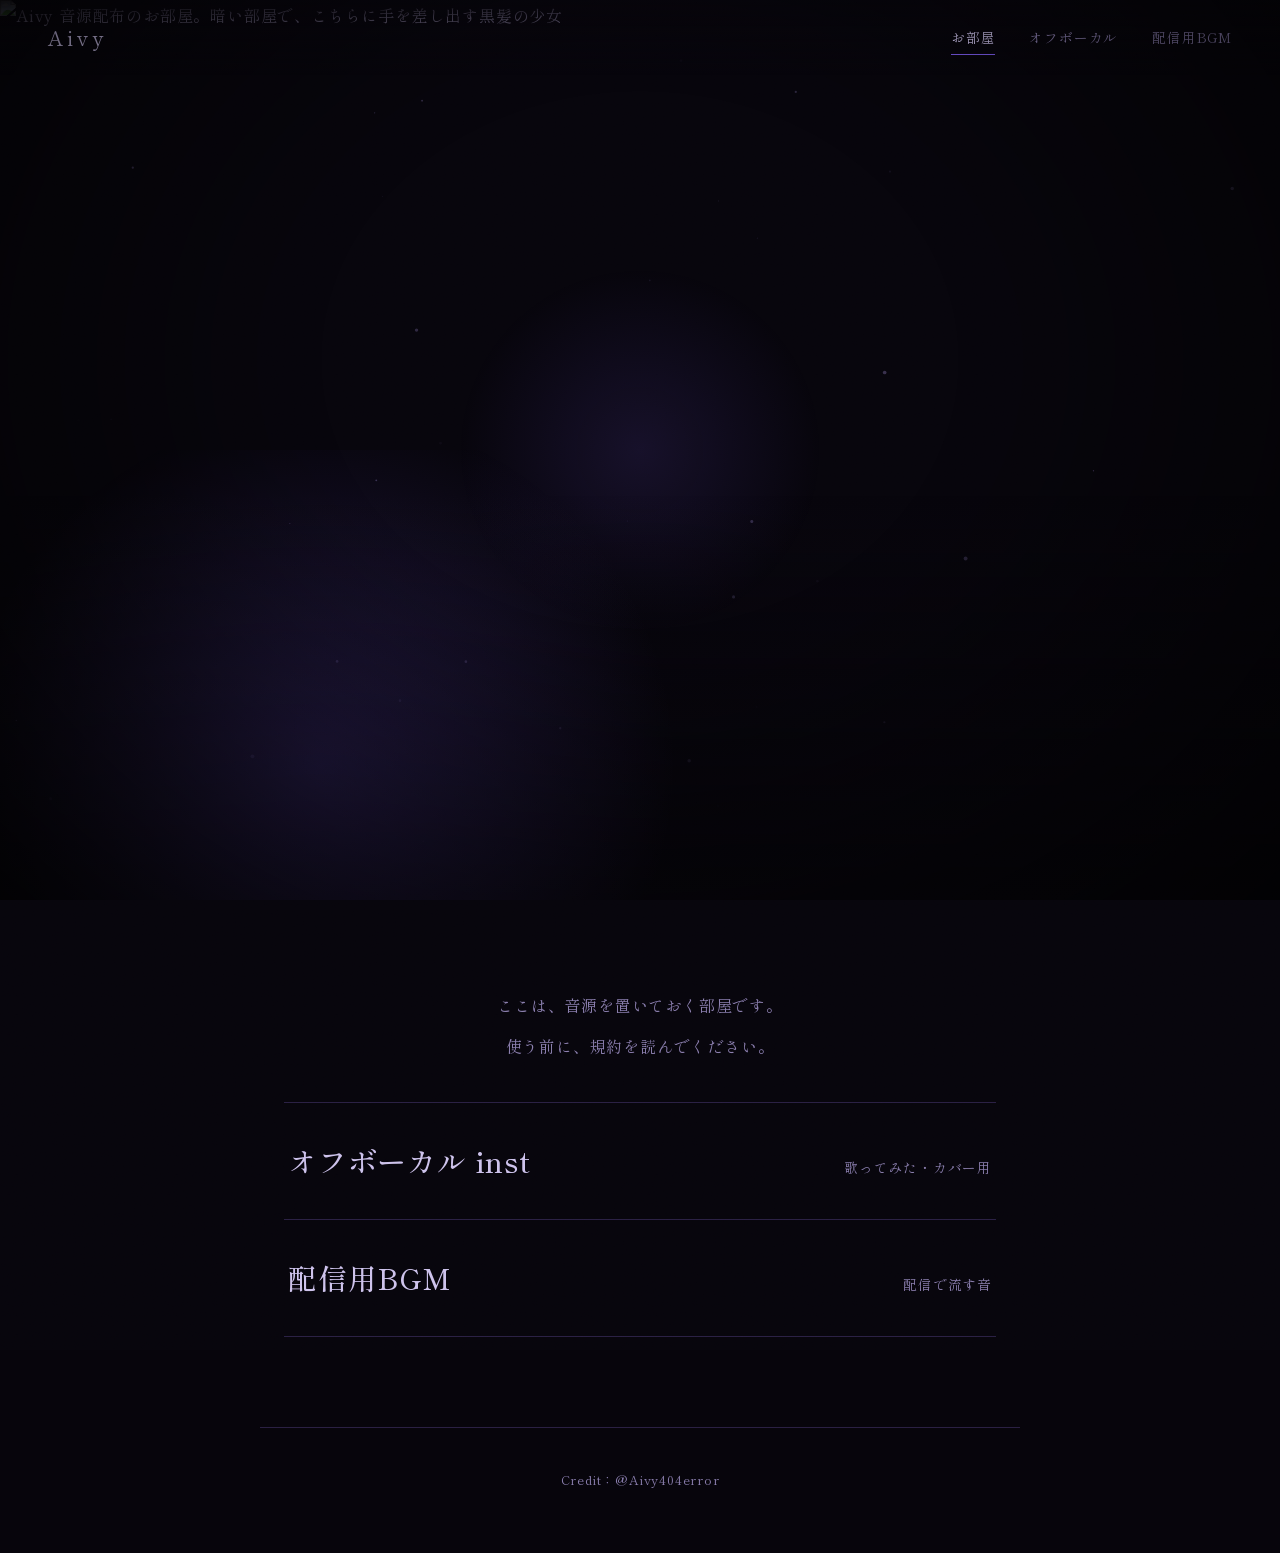
==== index.html @ 382cf728 "Add files via upload" ====
<!DOCTYPE html>
<html lang="ja">
<head>
<meta charset="utf-8">
<meta name="viewport" content="width=device-width,initial-scale=1">
<title>Aivy｜音源配布のお部屋</title>
<meta name="description" content="Aivy 音源配布のお部屋">
<meta property="og:image" content="assets/hero.jpg">
<link rel="preconnect" href="https://fonts.googleapis.com">
<link rel="preconnect" href="https://fonts.gstatic.com" crossorigin>
<link href="https://fonts.googleapis.com/css2?family=Shippori+Mincho:wght@400;500&display=swap" rel="stylesheet">
<link rel="stylesheet" href="style.css">
</head>
<body>
<canvas id="dust"></canvas>
<header class="nav"><a class="logo" href="index.html">Aivy</a>
<nav><a href="index.html" aria-current="page">お部屋</a><a href="inst.html">オフボーカル</a><a href="bgm.html">配信用BGM</a></nav></header>
<main>
<section class="hero"><img src="assets/hero.jpg" alt="Aivy 音源配布のお部屋。暗い部屋で、こちらに手を差し出す黒髪の少女"></section>
<div class="wrap lead"><p>ここは、音源を置いておく部屋です。</p><p>使う前に、規約を読んでください。</p></div>
<div class="doors">
<a class="door" href="inst.html"><b>オフボーカル inst</b><span>歌ってみた・カバー用</span></a>
<a class="door" href="bgm.html"><b>配信用BGM</b><span>配信で流す音</span></a>
</div>
</main>
<footer>Credit：@Aivy404error</footer>
<script src="fx.js"></script>
</body>
</html>
---- style.css ----
:root{--bg:#07050c;--bg2:#100b1c;--line:#2a2043;--ink:#cdc2ec;--dim:#8a7eae;--vio:#7b5cf0;--rose:#9a4a6e}
*{box-sizing:border-box}
html{scroll-behavior:smooth}
body{margin:0;background:var(--bg);color:var(--ink);font-family:"Shippori Mincho","Hiragino Mincho ProN","Yu Mincho",serif;line-height:1.95;letter-spacing:.05em;overflow-x:hidden}
body::before{content:"";position:fixed;inset:0;z-index:50;pointer-events:none;background:radial-gradient(ellipse at 50% 40%,transparent 35%,rgba(0,0,0,.75) 100%)}
body::after{content:"";position:fixed;inset:-50%;z-index:51;pointer-events:none;opacity:.09;mix-blend-mode:overlay;background-image:url("data:image/svg+xml;utf8,<svg xmlns='http://www.w3.org/2000/svg' width='160' height='160'><filter id='n'><feTurbulence type='fractalNoise' baseFrequency='.9' numOctaves='2'/></filter><rect width='160' height='160' filter='url(%23n)'/></svg>");animation:grain 1s steps(6) infinite}
@keyframes grain{0%{transform:translate(0,0)}20%{transform:translate(-3%,2%)}40%{transform:translate(2%,-3%)}60%{transform:translate(-2%,-1%)}80%{transform:translate(3%,3%)}100%{transform:translate(0,0)}}
#dust{position:fixed;inset:0;width:100%;height:100%;z-index:2;pointer-events:none}
.light{position:fixed;inset:0;z-index:3;pointer-events:none;background:radial-gradient(260px circle at var(--x,50%) var(--y,50%),rgba(123,92,240,.13),transparent 70%)}
a{color:inherit}
:focus-visible{outline:1px solid var(--vio);outline-offset:4px}
.nav{position:fixed;top:0;left:0;right:0;z-index:20;display:flex;justify-content:space-between;align-items:center;padding:18px clamp(18px,4vw,48px);background:linear-gradient(rgba(7,5,12,.92),transparent)}
.nav .logo{font-size:1.25rem;text-decoration:none;letter-spacing:.2em}
.nav nav{display:flex;gap:clamp(14px,3vw,34px);font-size:.85rem}
.nav nav a{text-decoration:none;color:var(--dim);padding:4px 0;border-bottom:1px solid transparent;transition:color .3s,border-color .3s}
.nav nav a:hover,.nav nav a[aria-current]{color:var(--ink);border-color:var(--vio)}
main,footer{position:relative;z-index:5}
.hero{position:relative;height:100svh;min-height:520px;overflow:hidden;animation:rise 3s ease-out both}
@keyframes rise{from{opacity:0;filter:brightness(0)}to{opacity:1;filter:none}}
.hero img{width:100%;height:100%;object-fit:cover;object-position:35% center;display:block}
.hero::after{content:"";position:absolute;inset:0;background:linear-gradient(transparent 55%,var(--bg));pointer-events:none}
.hero::before{content:"";position:absolute;left:-10%;bottom:-20%;width:70%;height:70%;z-index:1;background:radial-gradient(circle,rgba(123,92,240,.22),transparent 65%);animation:breathe 7s ease-in-out infinite;pointer-events:none}
@keyframes breathe{50%{opacity:.25;transform:scale(1.15)}}
.wrap{max-width:760px;margin:0 auto;padding:0 24px}
.lead{padding:clamp(40px,8vw,90px) 0 30px;text-align:center;color:var(--dim)}
.lead p{margin:0 0 .6em}
.doors{max-width:760px;margin:0 auto;padding:0 24px 90px}
.door{display:flex;justify-content:space-between;align-items:baseline;gap:20px;padding:30px 4px;border-top:1px solid var(--line);text-decoration:none;transition:padding .4s,background .4s}
.door:last-child{border-bottom:1px solid var(--line)}
.door:hover{padding-left:18px;background:linear-gradient(90deg,rgba(123,92,240,.1),transparent)}
.door b{font-weight:500;font-size:clamp(1.3rem,3.5vw,1.8rem)}
.door span{color:var(--dim);font-size:.85rem;text-align:right}
.page{padding:clamp(110px,16vw,150px) 0 80px}
h1{font-weight:500;font-size:clamp(2rem,6vw,3.2rem);margin:0 0 .3em;line-height:1.3;letter-spacing:.12em}
.glitch{animation:glitch 9s infinite}
@keyframes glitch{0%,93%,100%{text-shadow:none;transform:none}94%{text-shadow:3px 0 var(--rose),-3px 0 var(--vio);transform:translateX(2px)}96%{text-shadow:-4px 0 var(--rose),4px 0 var(--vio);transform:translateX(-3px) skewX(4deg)}98%{text-shadow:2px 0 var(--vio);transform:none}}
.sub{color:var(--dim);margin:0 0 50px}
.track{border:1px solid var(--line);background:linear-gradient(160deg,var(--bg2),rgba(7,5,12,.6));padding:clamp(24px,5vw,42px);position:relative}
.track::before{content:"";position:absolute;left:-1px;top:20%;bottom:20%;width:2px;background:var(--rose)}
.track h2{font-weight:500;font-size:1.5rem;margin:0 0 .2em}
.meta{color:var(--dim);font-size:.85rem;margin:0 0 28px}
.dl{display:inline-block;padding:14px 38px;border:1px solid var(--vio);color:var(--ink);text-decoration:none;background:rgba(123,92,240,.12);transition:background .3s,box-shadow .3s}
.dl:hover{background:rgba(123,92,240,.3);box-shadow:0 0 28px rgba(123,92,240,.45)}
.note{font-size:.8rem;color:var(--dim);margin:18px 0 0}
.terms{margin-top:80px}
.terms h2{font-weight:500;font-size:1.35rem;margin:0 0 .5em;padding-bottom:.6em;border-bottom:1px solid var(--line)}
.terms h3{font-weight:500;font-size:1rem;margin:2.4em 0 .4em;color:#e0d6fa}
.terms p{margin:.4em 0;font-size:.92rem}
.terms ul{margin:.4em 0;padding-left:1.3em;font-size:.92rem;color:#b3a7d6}
.terms li::marker{color:var(--rose)}
.empty{padding:60px 0;color:var(--dim)}
.empty p{margin:.3em 0}
.empty .cur{display:inline-block;width:.6em;height:1.1em;background:var(--vio);vertical-align:-.2em;animation:blink 1.2s steps(1) infinite}
@keyframes blink{50%{opacity:0}}
footer{text-align:center;padding:40px 24px 60px;color:var(--dim);font-size:.8rem;border-top:1px solid var(--line);max-width:760px;margin:0 auto}
@media (max-aspect-ratio:1/1){.hero{height:auto;min-height:0;margin-top:56px}.hero img{height:auto;aspect-ratio:16/9}}
@media (prefers-reduced-motion:reduce){*,*::before,*::after{animation:none!important;transition:none!important}}
.player{display:flex;align-items:center;gap:18px;margin:0 0 8px;flex-wrap:wrap}
.play{width:52px;height:52px;border-radius:50%;border:1px solid var(--vio);background:rgba(123,92,240,.12);cursor:pointer;display:grid;place-items:center;transition:box-shadow .3s,background .3s;flex:none}
.play:hover{background:rgba(123,92,240,.3);box-shadow:0 0 24px rgba(123,92,240,.5)}
.play i{width:0;height:0;border-left:13px solid var(--ink);border-top:8px solid transparent;border-bottom:8px solid transparent;margin-left:4px}
.play.on i{width:12px;height:14px;border:0;margin:0;border-left:4px solid var(--ink);border-right:4px solid var(--ink)}
.wave{flex:1;min-width:200px;height:56px;display:flex;align-items:center;gap:2px;cursor:pointer}
.wave b{flex:1;background:#33274f;border-radius:1px;transition:background .15s}
.wave b.p{background:var(--vio)}
.time{font-size:.8rem;color:var(--dim);font-variant-numeric:tabular-nums;width:100%;text-align:right}
@media(min-width:600px){.time{width:auto}}
.track .dl{margin-top:14px}
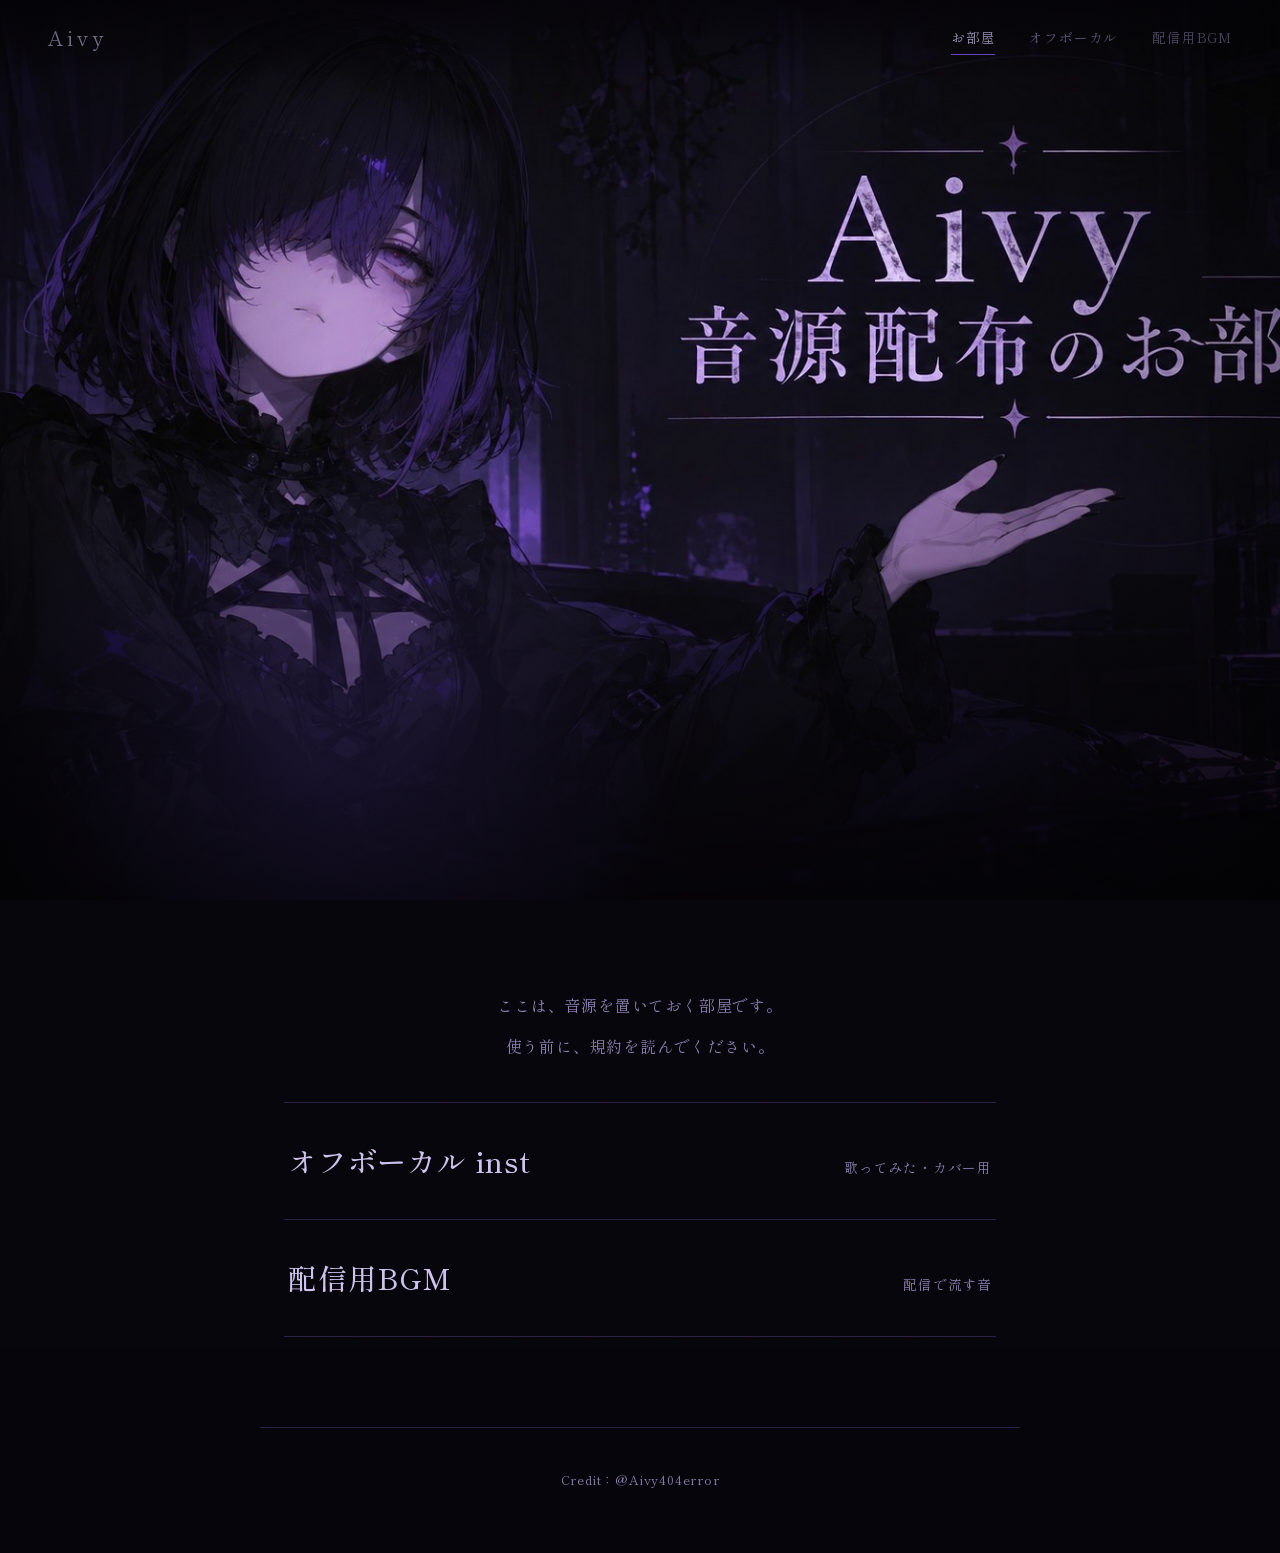
==== commit dc8ed80c: "Add files via upload" ====
--- a/index.html
+++ b/index.html
@@ -16,7 +16,7 @@
 <header class="nav"><a class="logo" href="index.html">Aivy</a>
 <nav><a href="index.html" aria-current="page">お部屋</a><a href="inst.html">オフボーカル</a><a href="bgm.html">配信用BGM</a></nav></header>
 <main>
-<section class="hero"><img src="assets/hero.jpg" alt="Aivy 音源配布のお部屋。暗い部屋で、こちらに手を差し出す黒髪の少女"></section>
+<section class="hero"><img src="[data-uri]" alt="Aivy 音源配布のお部屋。暗い部屋で、こちらに手を差し出す黒髪の少女"></section>
 <div class="wrap lead"><p>ここは、音源を置いておく部屋です。</p><p>使う前に、規約を読んでください。</p></div>
 <div class="doors">
 <a class="door" href="inst.html"><b>オフボーカル inst</b><span>歌ってみた・カバー用</span></a>
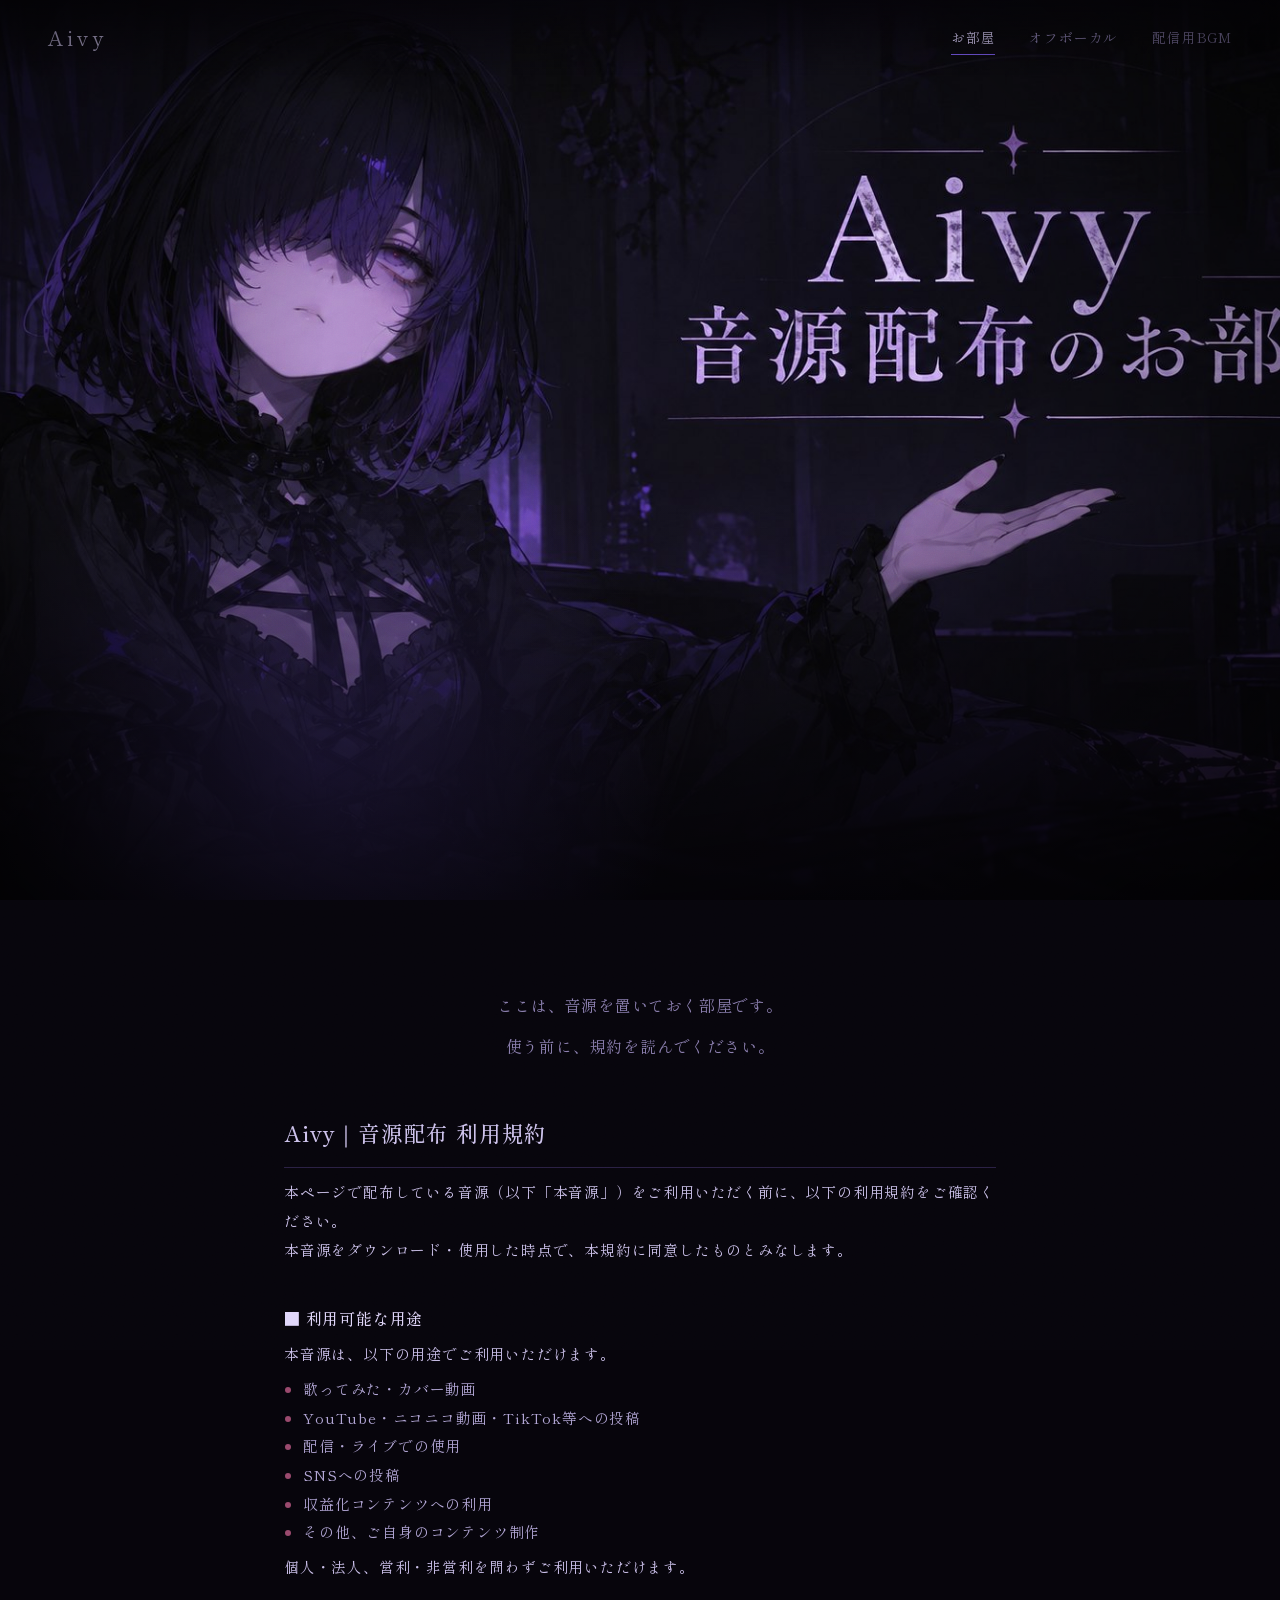
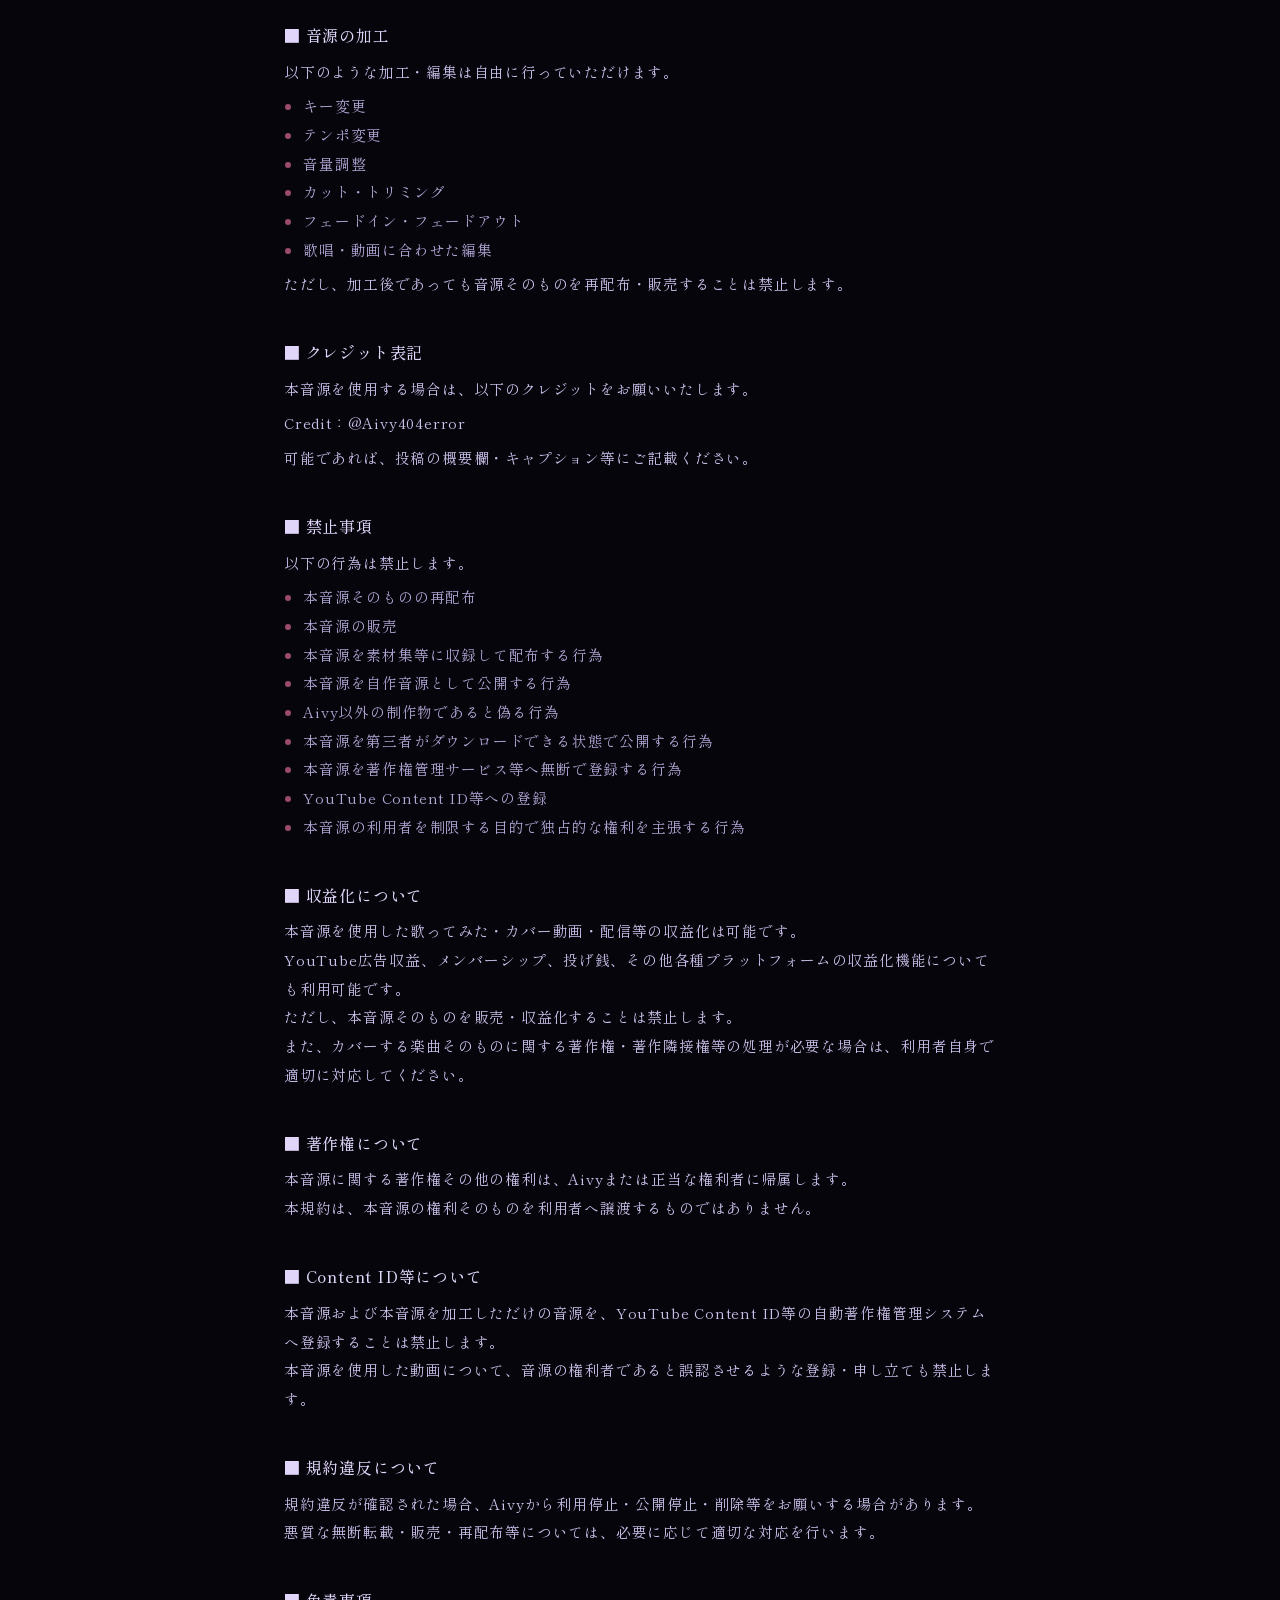
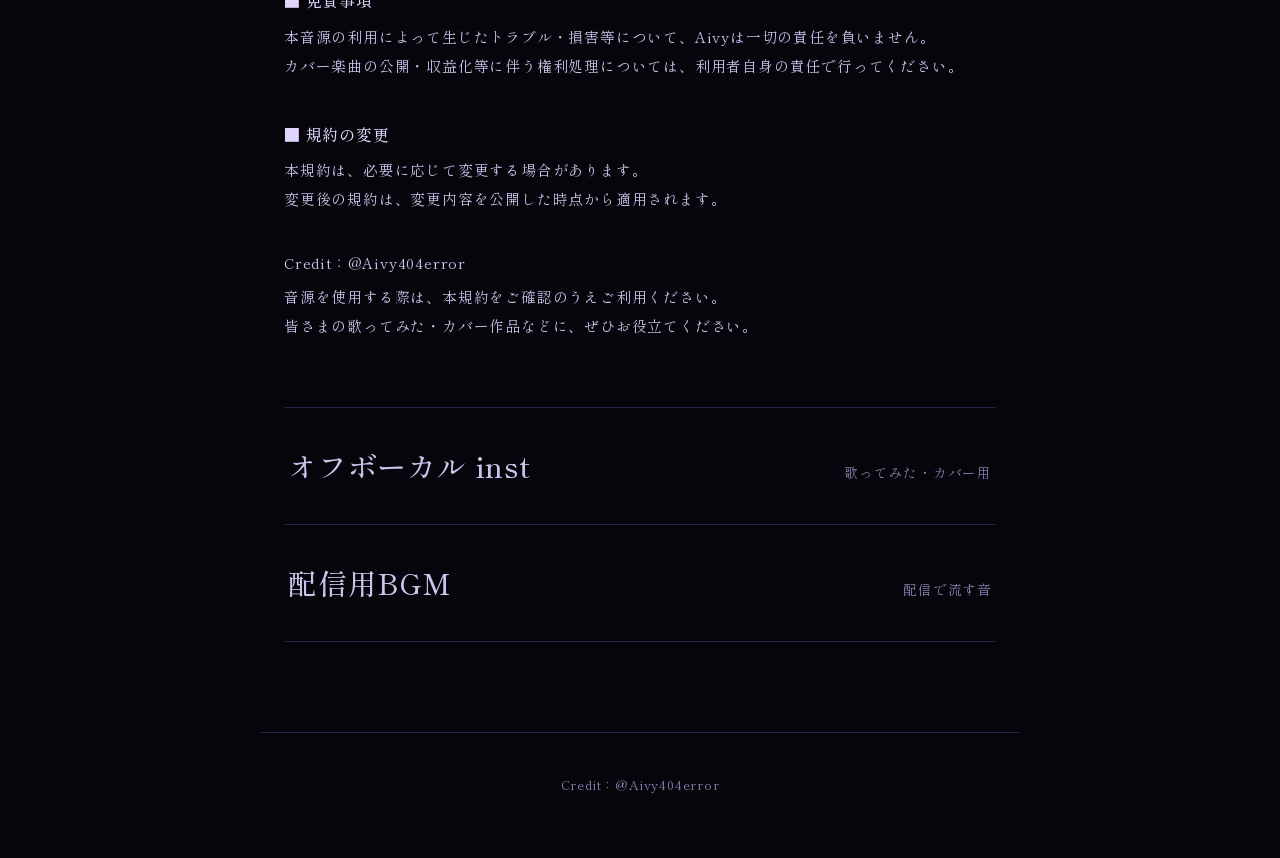
==== commit e5c6d00f: "Add files via upload" ====
--- a/index.html
+++ b/index.html
@@ -18,7 +18,51 @@
 <main>
 <section class="hero"><img src="[data-uri]" alt="Aivy 音源配布のお部屋。暗い部屋で、こちらに手を差し出す黒髪の少女"></section>
 <div class="wrap lead"><p>ここは、音源を置いておく部屋です。</p><p>使う前に、規約を読んでください。</p></div>
-<div class="doors">
+<section class="wrap terms" id="terms" style="margin-top:10px">
+<h2>Aivy｜音源配布 利用規約</h2>
+<p>本ページで配布している音源（以下「本音源」）をご利用いただく前に、以下の利用規約をご確認ください。<br>本音源をダウンロード・使用した時点で、本規約に同意したものとみなします。</p>
+
+<h3>■ 利用可能な用途</h3>
+<p>本音源は、以下の用途でご利用いただけます。</p>
+<ul><li>歌ってみた・カバー動画</li><li>YouTube・ニコニコ動画・TikTok等への投稿</li><li>配信・ライブでの使用</li><li>SNSへの投稿</li><li>収益化コンテンツへの利用</li><li>その他、ご自身のコンテンツ制作</li></ul>
+<p>個人・法人、営利・非営利を問わずご利用いただけます。</p>
+
+<h3>■ 音源の加工</h3>
+<p>以下のような加工・編集は自由に行っていただけます。</p>
+<ul><li>キー変更</li><li>テンポ変更</li><li>音量調整</li><li>カット・トリミング</li><li>フェードイン・フェードアウト</li><li>歌唱・動画に合わせた編集</li></ul>
+<p>ただし、加工後であっても音源そのものを再配布・販売することは禁止します。</p>
+
+<h3>■ クレジット表記</h3>
+<p>本音源を使用する場合は、以下のクレジットをお願いいたします。</p>
+<p>Credit：@Aivy404error</p>
+<p>可能であれば、投稿の概要欄・キャプション等にご記載ください。</p>
+
+<h3>■ 禁止事項</h3>
+<p>以下の行為は禁止します。</p>
+<ul><li>本音源そのものの再配布</li><li>本音源の販売</li><li>本音源を素材集等に収録して配布する行為</li><li>本音源を自作音源として公開する行為</li><li>Aivy以外の制作物であると偽る行為</li><li>本音源を第三者がダウンロードできる状態で公開する行為</li><li>本音源を著作権管理サービス等へ無断で登録する行為</li><li>YouTube Content ID等への登録</li><li>本音源の利用者を制限する目的で独占的な権利を主張する行為</li></ul>
+
+<h3>■ 収益化について</h3>
+<p>本音源を使用した歌ってみた・カバー動画・配信等の収益化は可能です。<br>YouTube広告収益、メンバーシップ、投げ銭、その他各種プラットフォームの収益化機能についても利用可能です。<br>ただし、本音源そのものを販売・収益化することは禁止します。<br>また、カバーする楽曲そのものに関する著作権・著作隣接権等の処理が必要な場合は、利用者自身で適切に対応してください。</p>
+
+<h3>■ 著作権について</h3>
+<p>本音源に関する著作権その他の権利は、Aivyまたは正当な権利者に帰属します。<br>本規約は、本音源の権利そのものを利用者へ譲渡するものではありません。</p>
+
+<h3>■ Content ID等について</h3>
+<p>本音源および本音源を加工しただけの音源を、YouTube Content ID等の自動著作権管理システムへ登録することは禁止します。<br>本音源を使用した動画について、音源の権利者であると誤認させるような登録・申し立ても禁止します。</p>
+
+<h3>■ 規約違反について</h3>
+<p>規約違反が確認された場合、Aivyから利用停止・公開停止・削除等をお願いする場合があります。<br>悪質な無断転載・販売・再配布等については、必要に応じて適切な対応を行います。</p>
+
+<h3>■ 免責事項</h3>
+<p>本音源の利用によって生じたトラブル・損害等について、Aivyは一切の責任を負いません。<br>カバー楽曲の公開・収益化等に伴う権利処理については、利用者自身の責任で行ってください。</p>
+
+<h3>■ 規約の変更</h3>
+<p>本規約は、必要に応じて変更する場合があります。<br>変更後の規約は、変更内容を公開した時点から適用されます。</p>
+
+<p style="margin-top:2.4em">Credit：@Aivy404error</p>
+<p>音源を使用する際は、本規約をご確認のうえご利用ください。<br>皆さまの歌ってみた・カバー作品などに、ぜひお役立てください。</p>
+</section>
+<div class="doors" style="padding-top:60px">
 <a class="door" href="inst.html"><b>オフボーカル inst</b><span>歌ってみた・カバー用</span></a>
 <a class="door" href="bgm.html"><b>配信用BGM</b><span>配信で流す音</span></a>
 </div>
